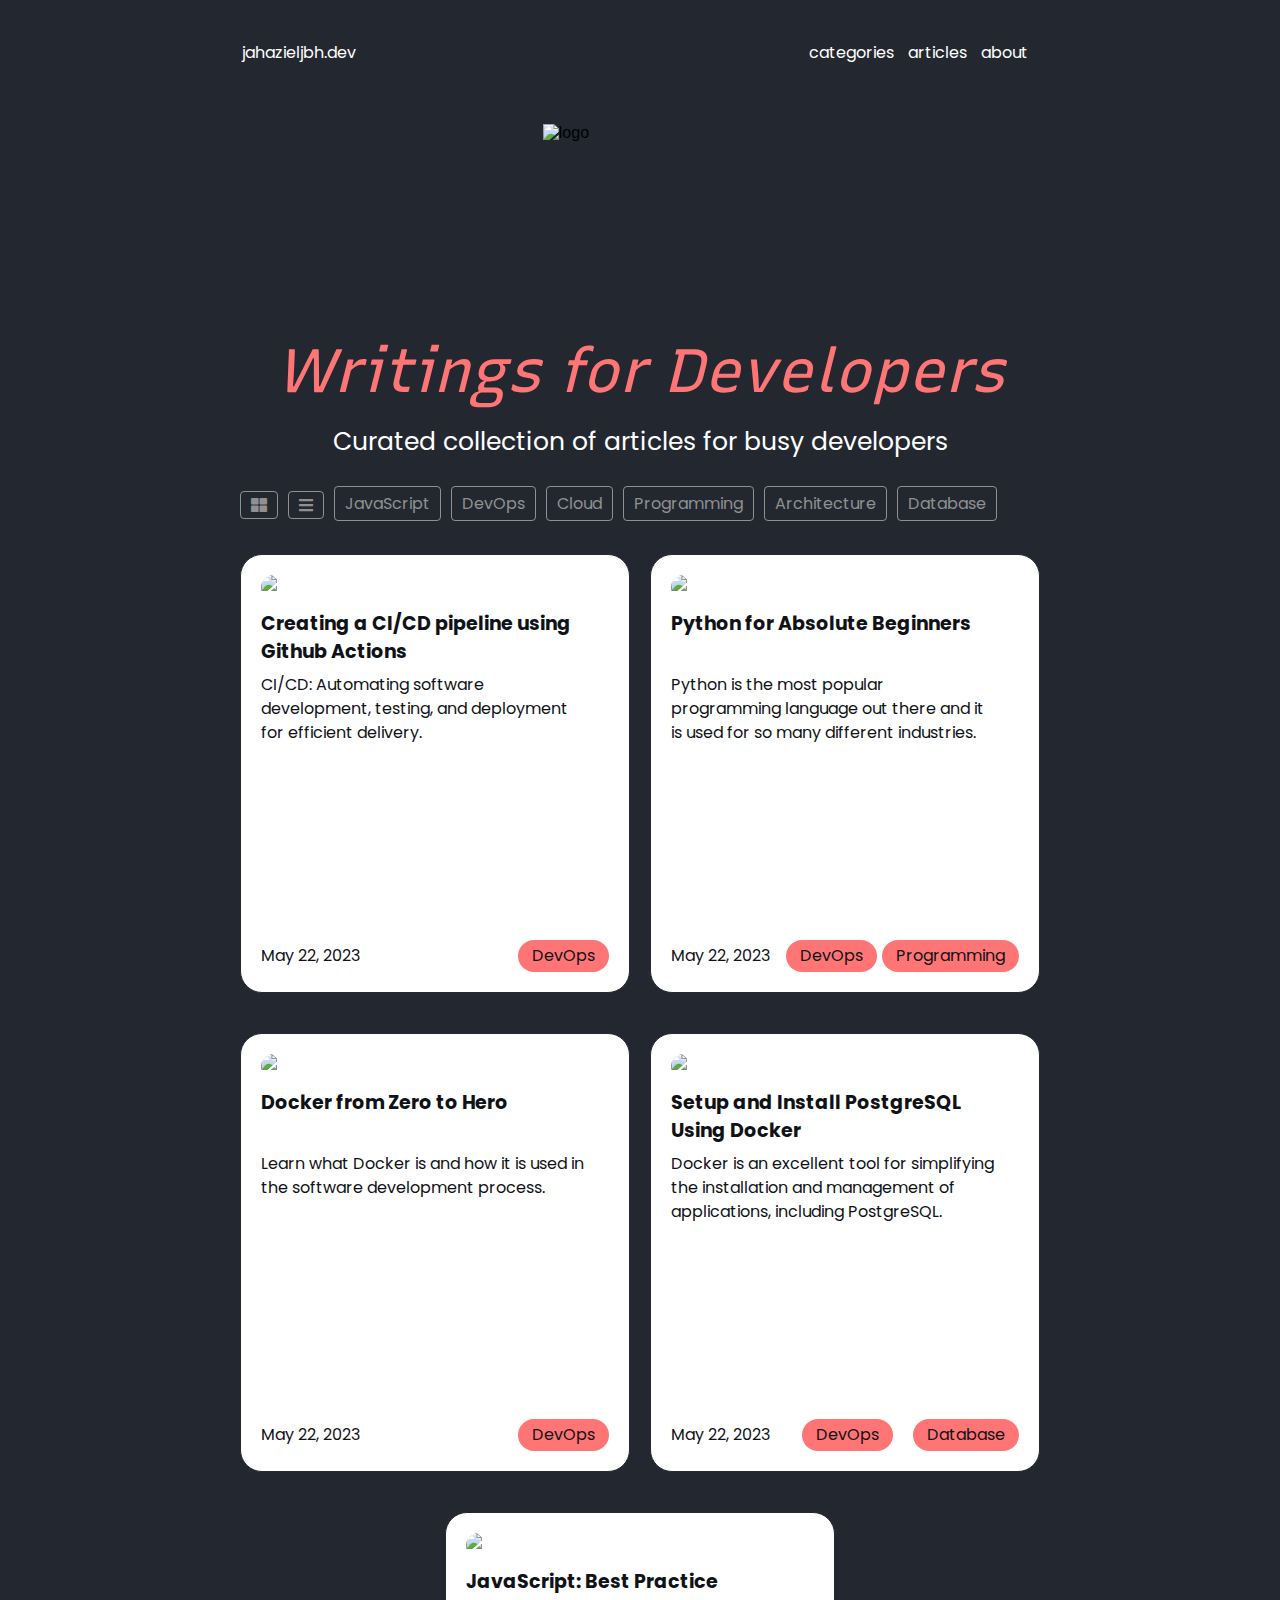
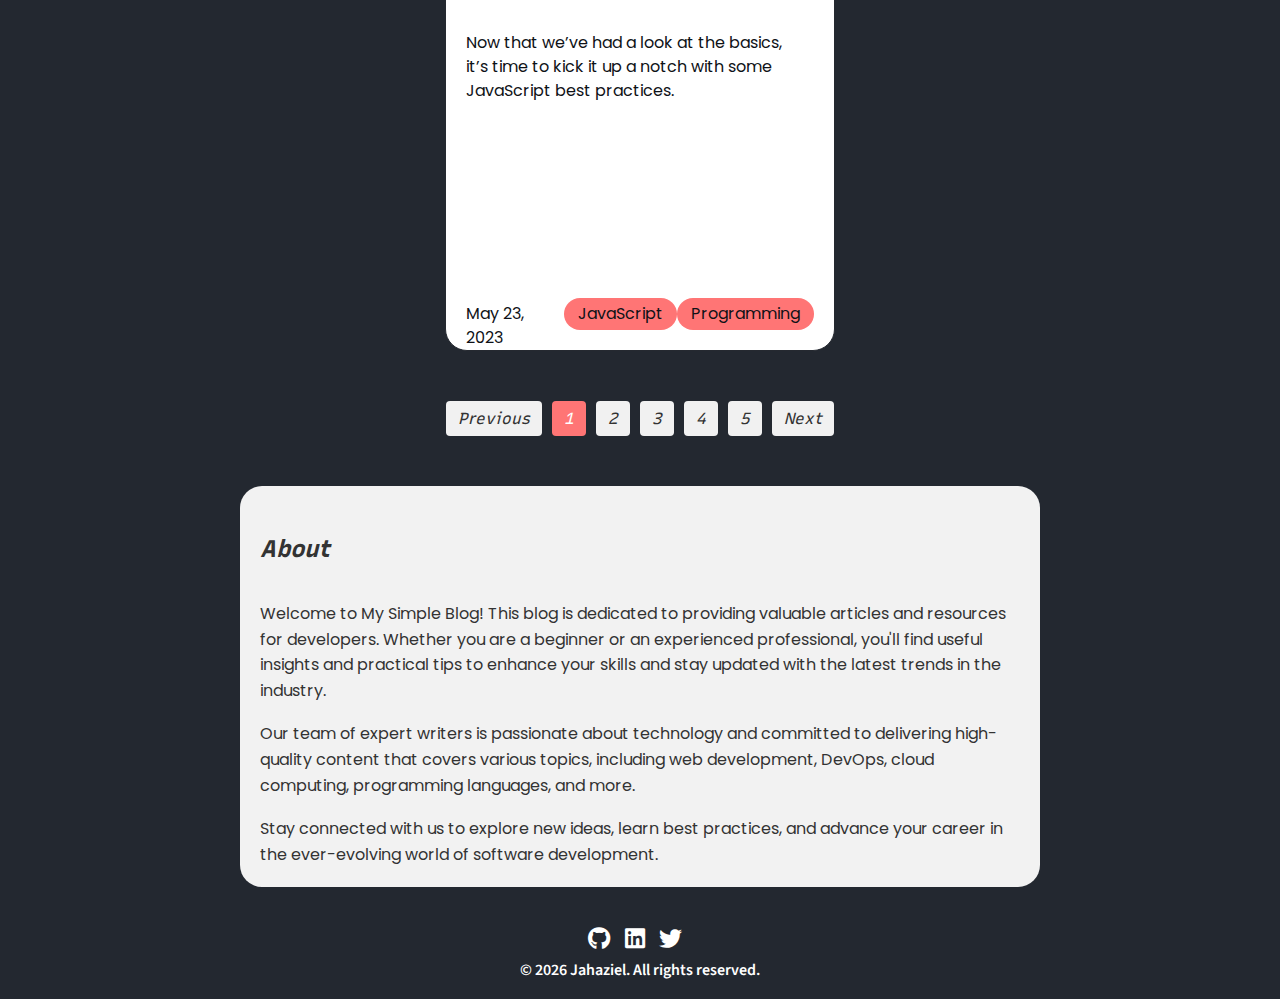
==== index.html @ 9e05bdc2 "recreation of a simple blog design in figma" ====
<!DOCTYPE html>
<html lang="en">
  <head>
    <meta charset="UTF-8" />
    <meta name="viewport" content="width=device-width, initial-scale=1.0" />
    <title>My Simple Blog</title>
    <link rel="stylesheet" href="../css/styles.css" />
    <link rel="preconnect" href="https://fonts.googleapis.com" />
    <link rel="preconnect" href="https://fonts.gstatic.com" crossorigin />
    <link
      href="https://fonts.googleapis.com/css2?family=Poppins:wght@100;200;300;400;500;600;700;800;900&family=Recursive:wght@300;400;500;600;700;800;900;1000&family=Source+Sans+Pro:ital,wght@0,200;0,300;0,400;0,600;0,700;0,900;1,200;1,300;1,400;1,600;1,700;1,900&display=swap"
      rel="stylesheet"
    />
    <link
      rel="stylesheet"
      href="https://cdnjs.cloudflare.com/ajax/libs/font-awesome/5.15.3/css/all.min.css"
    />
  </head>
  <body>
    <header>
      <nav class="nav">
        <ul>
          <li><a href="#home">jahazieljbh.dev</a></li>
        </ul>
        <ul>
          <li><a href="#categories">categories</a></li>
          <li><a href="#articles">articles</a></li>
          <li><a href="#about">about</a></li>
        </ul>
      </nav>
    </header>

    <main id="home">
      <section class="hero">
        <img
          class="logo"
          src="https://school.really-learn-english.com/wp-content/uploads/quill-with-ink-300-tiny.png"
          alt="logo"
        />
        <h2>Writings for Developers</h2>
        <p>Curated collection of articles for busy developers</p>
      </section>

      <section id="categories">
        <ul class="categories-list">
          <li><a class="fa fa-th-large" id="grid-btn"></a></li>
          <li><a class="fa fa-bars" id="list-btn"></a></li>
          <li><a class="category-link" data-category>JavaScript</a></li>
          <li><a class="category-link" data-category>DevOps</a></li>
          <li><a class="category-link" data-category>Cloud</a></li>
          <li><a class="category-link" data-category>Programming</a></li>
          <li><a class="category-link" data-category>Architecture</a></li>
          <li><a class="category-link" data-category>Database</a></li>
        </ul>
      </section>

      <section id="articles">
        <ul class="articles-list">
          <li class="card" data-article-url="./html/article-1.html">
            <img
              src="https://res.cloudinary.com/practicaldev/image/fetch/s--N_GHiVYD--/c_imagga_scale,f_auto,fl_progressive,h_420,q_auto,w_1000/https://dev-to-uploads.s3.amazonaws.com/uploads/articles/mengc1hnjqh10gmqfqph.png"
              alt="Imagen del artículo"
              class="card-image"
            />
            <div class="card-content">
              <h3 class="card-title">Creating a CI/CD pipeline using Github Actions</h3>
              <p class="card-description">
                CI/CD: Automating software development, testing, and deployment
                for efficient delivery.
              </p>
              <div class="card-footer">
                <div class="card-footer-content">
                  <span class="card-date">May 22, 2023</span>
                  <span class="card-category">DevOps</span>
                </div>
              </div>
            </div>
          </li>
          <li class="card" data-article-url="./html/article-2.html">
            <img
              src="https://media.geeksforgeeks.org/wp-content/cdn-uploads/20200627163847/Python-for-Absolute-Begineers.png"
              alt="Imagen del artículo"
              class="card-image"
            />
            <div class="card-content">
              <h3 class="card-title">Python for Absolute Beginners</h3>
              <p class="card-description">
                Python is the most popular programming language out there and it
                is used for so many different industries.
              </p>
              <div class="card-footer">
                <div class="card-footer-content">
                  <span class="card-date">May 22, 2023</span>
                  <span class="card-category">DevOps</span>
                  <span class="card-category">Programming</span>
                </div>
              </div>
            </div>
          </li>
          <li class="card" data-article-url="./html/article-3.html">
            <img
              src="https://jstobigdata.com/wp-content/uploads/2019/06/Docker-intro-min.png"
              alt="Imagen del artículo"
              class="card-image"
            />
            <div class="card-content">
              <h3 class="card-title">Docker from Zero to Hero</h3>
              <p class="card-description">
                Learn what Docker is and how it is used in the software
                development process.
              </p>
              <div class="card-footer">
                <div class="card-footer-content">
                  <span class="card-date">May 22, 2023</span>
                  <span class="card-category">DevOps</span>
                </div>
              </div>
            </div>
          </li>
          <li class="card" data-article-url="./html/article-4.html">
            <img
              src="https://miro.medium.com/v2/resize:fit:2000/1*z7e0I03CKadLMCTOWRJHHw.png"
              alt="Imagen del artículo"
              class="card-image"
            />
            <div class="card-content">
              <h3 class="card-title">Setup and Install PostgreSQL Using Docker</h3>
              <p class="card-description">
                Docker is an excellent tool for simplifying the installation and management of applications, including PostgreSQL.
              </p>
              <div class="card-footer">
                <div class="card-footer-content">
                  <span class="card-date">May 22, 2023</span>
                  <span class="card-category">DevOps</span>
                  <span class="card-category">Database</span>
                </div>
              </div>
            </div>
          </li>
          <li class="card" data-article-url="./html/article-5.html">
            <img
              src="https://raygun.com/blog/images/js-best-practices/feature.jpg"
              alt="Imagen del artículo"
              class="card-image"
            />
            <div class="card-content">
              <h3 class="card-title">JavaScript: Best Practice</h3>
              <p class="card-description">
                Now that we’ve had a look at the basics, it’s time to kick it up a notch with some JavaScript best practices.
              </p>
              <div class="card-footer">
                <div class="card-footer-content">
                  <span class="card-date">May 23, 2023</span>
                  <span class="card-category">JavaScript</span>
                  <span class="card-category">Programming</span>
                </div>
              </div>
            </div>
          </li>
        </ul>
        <p class="no-articles-message" style="display: none;">Aún no hay artículos de este tema.</p>
      </section>

      <div class="pagination">
        <a href="#" class="page-link">Previous</a>
        <a href="#" class="page-link active">1</a>
        <a href="#" class="page-link">2</a>
        <a href="#" class="page-link">3</a>
        <a href="#" class="page-link">4</a>
        <a href="#" class="page-link">5</a>
        <a href="#" class="page-link">Next</a>
      </div>

      <section id="about">
        <div class="info">
          <h2>About</h2>
          <p>
            Welcome to My Simple Blog! This blog is dedicated to providing
            valuable articles and resources for developers. Whether you are a
            beginner or an experienced professional, you'll find useful insights
            and practical tips to enhance your skills and stay updated with the
            latest trends in the industry.
          </p>
          </br>
          <p>
            Our team of expert writers is passionate about technology and
            committed to delivering high-quality content that covers various
            topics, including web development, DevOps, cloud computing,
            programming languages, and more.
          </p>
          </br>
          <p>
            Stay connected with us to explore new ideas, learn best practices,
            and advance your career in the ever-evolving world of software
            development.
          </p>
        </div>
      </section>
    </main>

    <footer>
      <a href="https://github.com/jahazieljbh" target="_blank" rel="noopener noreferrer"><i class="fab fa-github"></i></a>
      <a href="https://www.linkedin.com/in/jahazielbh" target="_blank" rel="noopener noreferrer"><i class="fab fa-linkedin"></i></a>
      <a href="https://twitter.com/jbh_jahaziel" target="_blank" rel="noopener noreferrer"><i class="fab fa-twitter"></i></a>
      <p class="author">&copy; <span id="current-year"></span> Jahaziel. All rights reserved.</p>
    </footer>

    <script src="js/main.js"></script>
  </body>
</html>
---- css/styles.css ----
/* Reset some default styles */
body, h1, h2, h3, p, ul, li {
  margin: 0;
  padding: 0;
}

body {
  font-family: Arial, sans-serif;
  background-color: #232830;
}

header {
  background-color: #232830;
  color: #fff;
  padding: 20px;
}

header h1 {
  margin: 0;
}

nav ul {
  list-style: none;
  margin: 10px 0;
}

nav ul li {
  display: inline;
  margin-right: 10px;
}

nav ul li a {
  color: #ffffff;
  text-decoration: none;
}
nav ul li a:hover {
  color: #909090;
}

main {
  max-width: 800px;
  margin: 20px auto;
  padding: 0 20px;
}

section {
  margin-bottom: 30px;
}

section h2 {
  margin-bottom: 10px;
}

section ul {
  list-style: none;
}

section ul li {
  margin-bottom: 20px;
}

footer {
  background-color: #232830;
  color: #ffffff;
  padding: 10px;
  text-align: center;
}

.nav {
  display: flex;
  flex-direction: row;
  align-items: center;
  justify-content: space-around;
  width: 100%;
  height: 4rem;
}

li {
  font-family: 'Poppins';
  font-style: normal;
  color: #FFFFFF;
}

.hero {
  display: flex;
  align-items: center;
  flex-direction: column;
}

h2 {
  font-family: 'Recursive';
  font-style: italic;
  font-weight: 400;
  font-size: 61px;
  line-height: 85px;
  color: #FF7575;
}

p {
  font-family: 'Poppins';
  font-style: normal;
  font-size: 25px;
  color: #FFFFFF;
}

.logo {
  width: 194.45px;
  height: 204.08px;
}

#categories {
  display: flex;
  flex-wrap: wrap;
  align-items: center;
  cursor: pointer;
}

#categories .categories-list {
  display: flex;
  flex-wrap: wrap;
  gap: 10px;
}

#categories .categories-list li {
  margin-bottom: 5px;
}

#categories .categories-list a {
  text-decoration: none;
  color: #909090;
  padding: 5px 10px;
  border: 1px solid #909090;
  border-radius: 4px;
}

#categories .categories-list a:hover {
  background-color: #909090;
  color: #fff;
}

.fa .fa-th-large .fa-bars {
  display: flex;
  flex-wrap: wrap;
  align-items: center;
  height: 30px;
  padding: 30px;
}

.card {
  background-color: #ffffff;
  border-radius: 22px;
  border: 1px solid #252930;
  padding: 20px;
  margin-bottom: 20px;
  box-sizing: border-box;
  width: 390px;
  height: 439px;
  position: relative;
}

.card {
  transition: transform 0.3s ease;
}

.card:hover {
  transform: scale(1.05);
}

.card-image {
  display: block;
  width: 100%;
  border-radius: 22px;
  margin-bottom: 10px;
}

.card-title {
  font-weight: bold;
  margin-bottom: 5px;
  cursor: pointer;
}

.card-description {
  margin-bottom: 10px;
  width: 326.73px;
  height: 72px;
  font-family: 'Poppins';
  font-style: normal;
  font-weight: 400;
  font-size: 16px;
  line-height: 24px;
  color: #0F1217;
}

.card-footer {
  position: absolute;
  bottom: 20px;
  left: 20px;
  right: 20px;
}

.card-footer-content {
  display: flex;
  justify-content: space-between;
  align-items: center;
}

.card-date {
  width: 110px;
  height: 24px;
  font-family: 'Poppins';
  font-style: normal;
  font-weight: 400;
  font-size: 16px;
  line-height: 24px;
  /* identical to box height */
  color: #0F1217;
}

.card-category {
  display: inline-block;
  height: 24px;
  font-family: 'Poppins';
  font-style: normal;
  font-weight: 400;
  font-size: 16px;
  line-height: 24px;
  color: #0F1217;
  background-color: #FF7575;
  border-radius: 20px;
  padding-left: 0.875rem;
  padding-right: 0.875rem;
  padding-top: 0.25rem;
  padding-bottom: 0.25rem;
  text-align: center;
}

.no-articles-message {
  display: none; /* Ocultar el mensaje por defecto */
  color: #555; /* Color del texto del mensaje */
  font-size: 16px; /* Tamaño de fuente del mensaje */
  text-align: center; /* Alineación del texto al centro */
  margin-top: 20px; /* Margen superior del mensaje */
}

h3 {
  width: 337.08px;
  height: 58px;
  font-family: 'Poppins';
  font-style: normal;
  font-weight: 600;
  font-size: 19px;
  line-height: 28px;
  color: #0F1217;
}

.articles-list {
  justify-content: center;
  display: flex;
  flex-wrap: wrap;
  gap: 20px;
  align-items: center;
}

.grid-view {
  /* Estilos para la vista de cuadrícula */
  justify-content: center;
  display: flex;
  flex-wrap: wrap;
  gap: 20px;
  align-items: center;
}

.list-view {
  /* Estilos para la vista de lista */
  display: flex;
  flex-direction: column;
  flex-wrap: wrap;
  gap: 20px;
  align-items: center;
}

.pagination {
  display: flex;
  justify-content: center;
  align-items: center;
  margin-top: 20px;
}

.page-link {
  display: inline-block;
  padding: 8px 12px;
  margin: 0 5px;
  text-decoration: none;
  color: #333;
  background-color: #f1f1f1;
  border-radius: 4px;
  font-family: 'Recursive';
  font-style: italic;
}

.page-link:hover {
  background-color: #ddd;
}

.page-link.active {
  background-color: #FF7575;
  color: #fff;
}

#about .info {
  margin-top: 50px;
}

.info {
  background-color: #f2f2f2;
  padding: 20px;
  border-radius: 22px;
}

.info h2 {
  color: #333;
  font-size: 24px;
  margin-bottom: 10px;
  font-weight: bold;
}

.info p {
  color: #333;
  font-size: 16px;
  line-height: 1.6;
  justify-content: center;
}

.author {
  font-family: 'Source Sans Pro';
  font-style: normal;
  font-weight: 600;
  font-size: 16px;
  line-height: 38px;
  /* identical to box height */
  color: #FFFFFF;
}

.fab {
  font-size: 23px;
  color: #FFFFFF;
  margin-right: 10px;
  transition: all 0.4s ease-in-out;
}

.fab:hover {
  font-size: 23px;
  color: #909090;
}
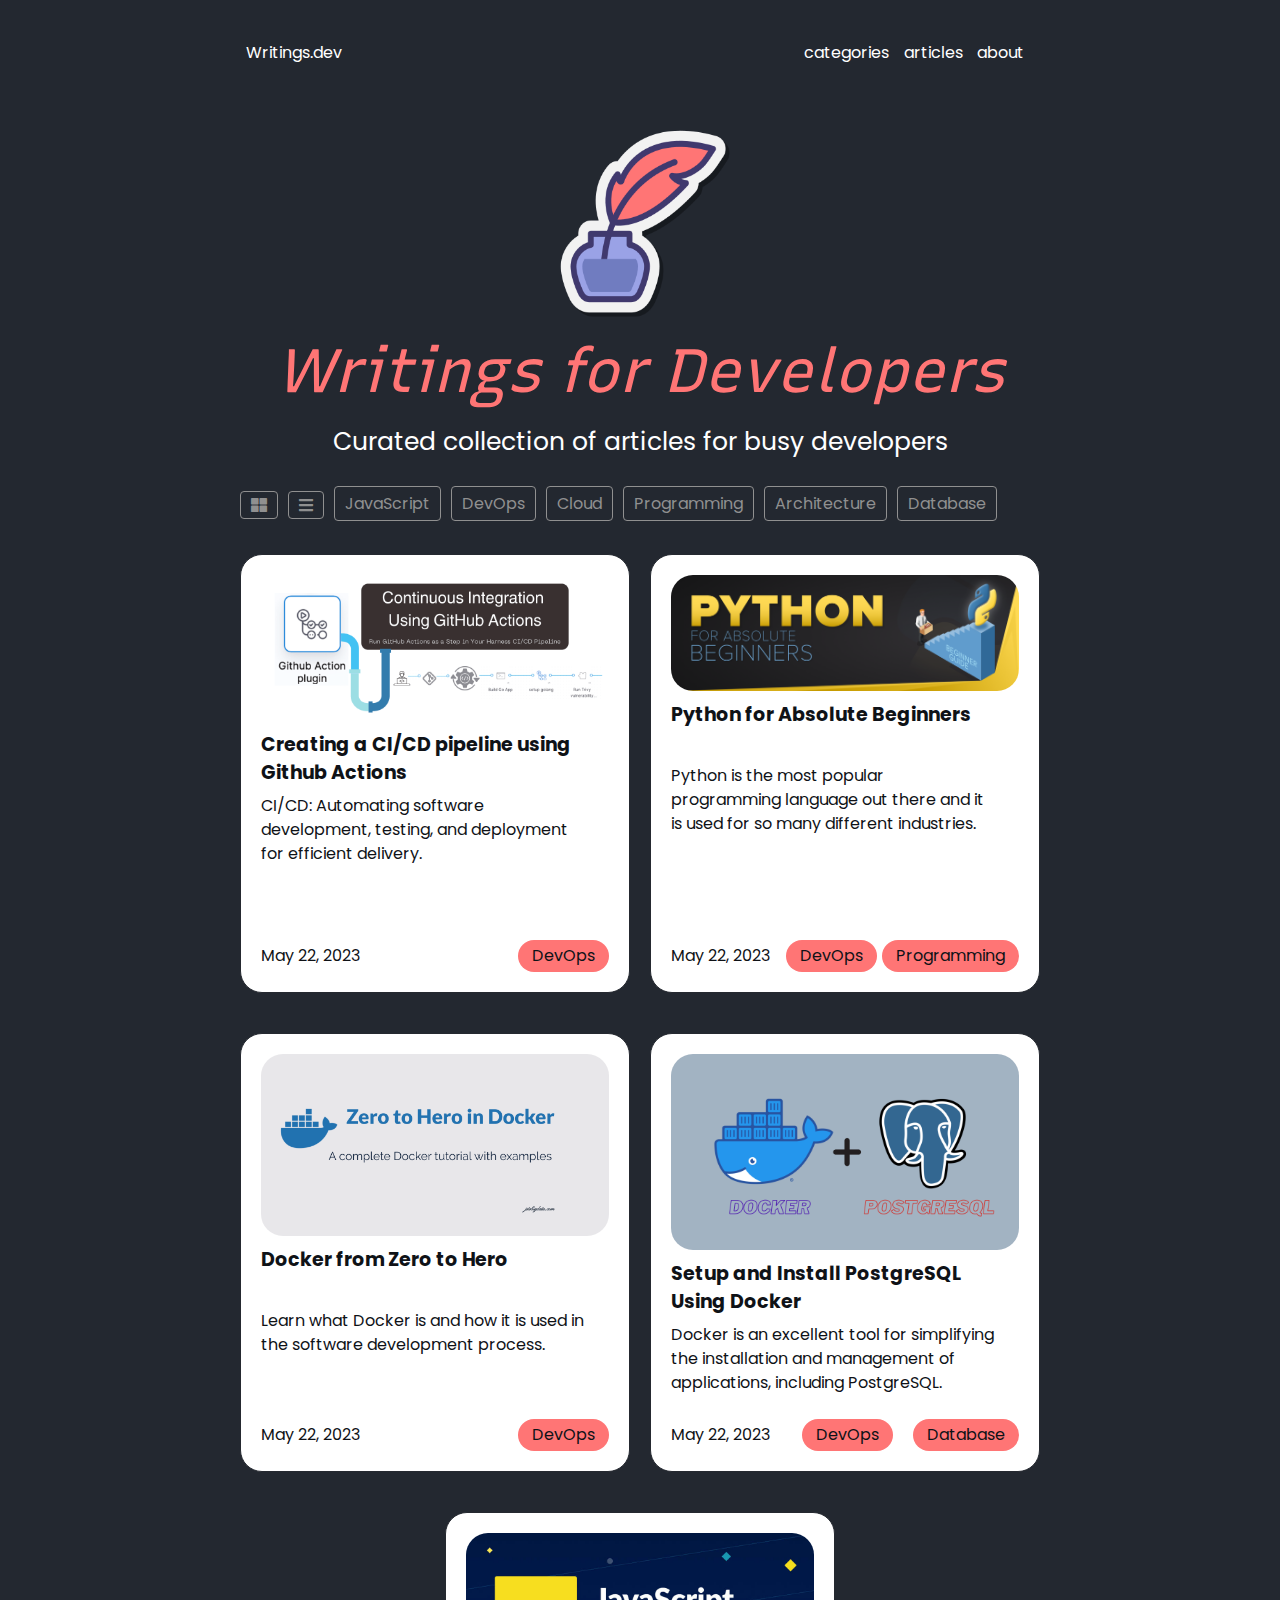
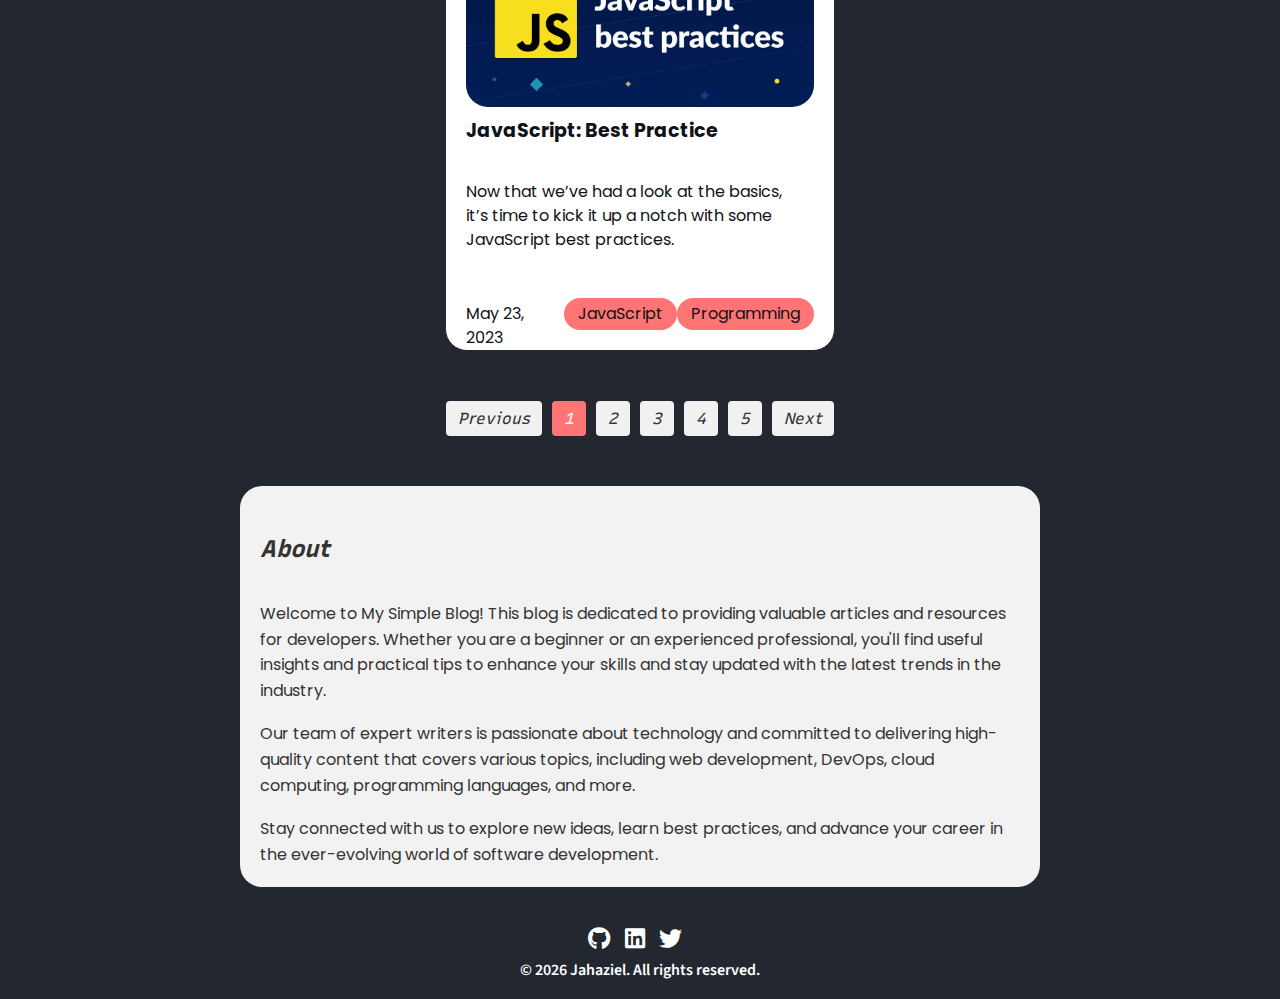
==== commit d578b6b7: "fine-tuning of minor details" ====
--- a/index.html
+++ b/index.html
@@ -4,6 +4,7 @@
     <meta charset="UTF-8" />
     <meta name="viewport" content="width=device-width, initial-scale=1.0" />
     <title>My Simple Blog</title>
+    <link rel="icon" type="image/png" href="assets/logo.png">
     <link rel="stylesheet" href="../css/styles.css" />
     <link rel="preconnect" href="https://fonts.googleapis.com" />
     <link rel="preconnect" href="https://fonts.gstatic.com" crossorigin />
@@ -20,7 +21,7 @@
     <header>
       <nav class="nav">
         <ul>
-          <li><a href="#home">jahazieljbh.dev</a></li>
+          <li><a href="/">Writings.dev</a></li>
         </ul>
         <ul>
           <li><a href="#categories">categories</a></li>
@@ -34,7 +35,7 @@
       <section class="hero">
         <img
           class="logo"
-          src="https://school.really-learn-english.com/wp-content/uploads/quill-with-ink-300-tiny.png"
+          src="assets/logo.png"
           alt="logo"
         />
         <h2>Writings for Developers</h2>
@@ -58,7 +59,7 @@
         <ul class="articles-list">
           <li class="card" data-article-url="./html/article-1.html">
             <img
-              src="https://res.cloudinary.com/practicaldev/image/fetch/s--N_GHiVYD--/c_imagga_scale,f_auto,fl_progressive,h_420,q_auto,w_1000/https://dev-to-uploads.s3.amazonaws.com/uploads/articles/mengc1hnjqh10gmqfqph.png"
+              src="assets/article-1.png"
               alt="Imagen del artículo"
               class="card-image"
             />
@@ -78,7 +79,7 @@
           </li>
           <li class="card" data-article-url="./html/article-2.html">
             <img
-              src="https://media.geeksforgeeks.org/wp-content/cdn-uploads/20200627163847/Python-for-Absolute-Begineers.png"
+              src="assets/article-2.png"
               alt="Imagen del artículo"
               class="card-image"
             />
@@ -99,7 +100,7 @@
           </li>
           <li class="card" data-article-url="./html/article-3.html">
             <img
-              src="https://jstobigdata.com/wp-content/uploads/2019/06/Docker-intro-min.png"
+              src="assets/article-3.png"
               alt="Imagen del artículo"
               class="card-image"
             />
@@ -119,7 +120,7 @@
           </li>
           <li class="card" data-article-url="./html/article-4.html">
             <img
-              src="https://miro.medium.com/v2/resize:fit:2000/1*z7e0I03CKadLMCTOWRJHHw.png"
+              src="assets/article-4.png"
               alt="Imagen del artículo"
               class="card-image"
             />
@@ -139,7 +140,7 @@
           </li>
           <li class="card" data-article-url="./html/article-5.html">
             <img
-              src="https://raygun.com/blog/images/js-best-practices/feature.jpg"
+              src="assets/article-5.png"
               alt="Imagen del artículo"
               class="card-image"
             />
